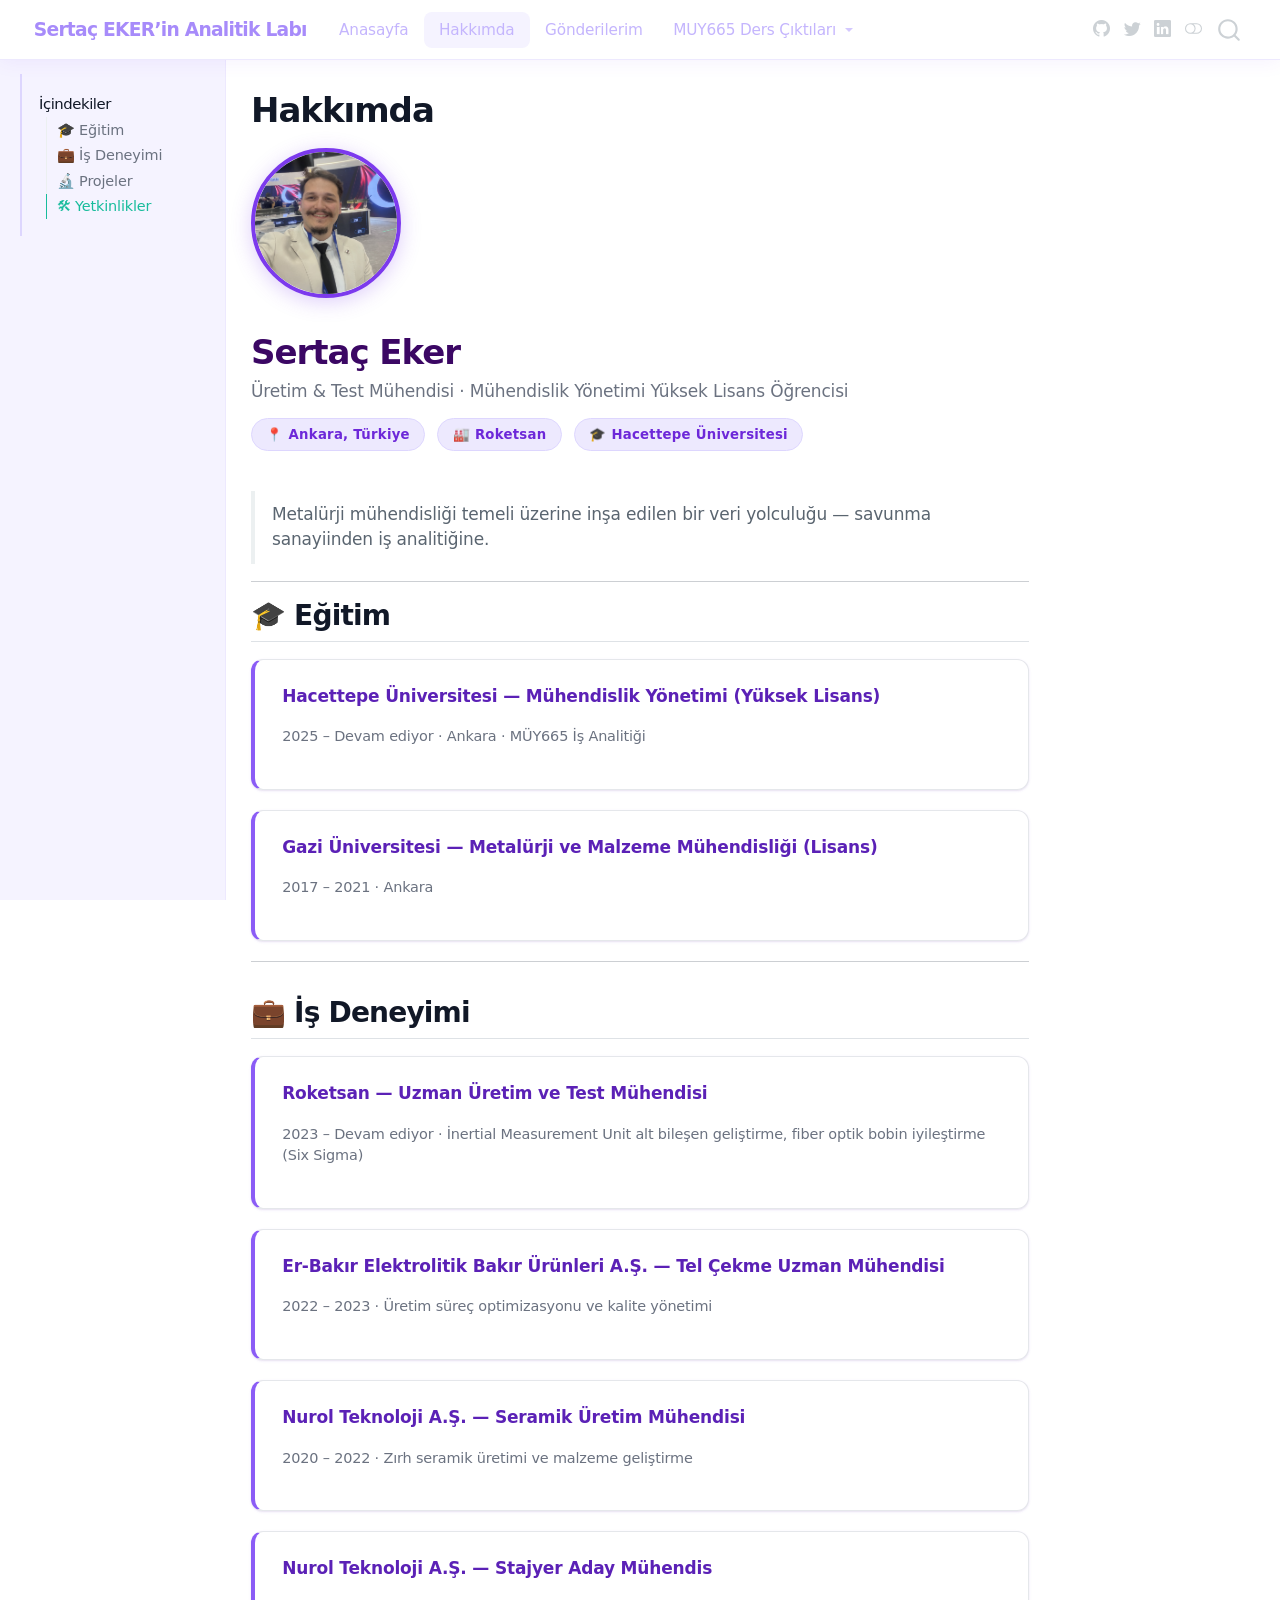
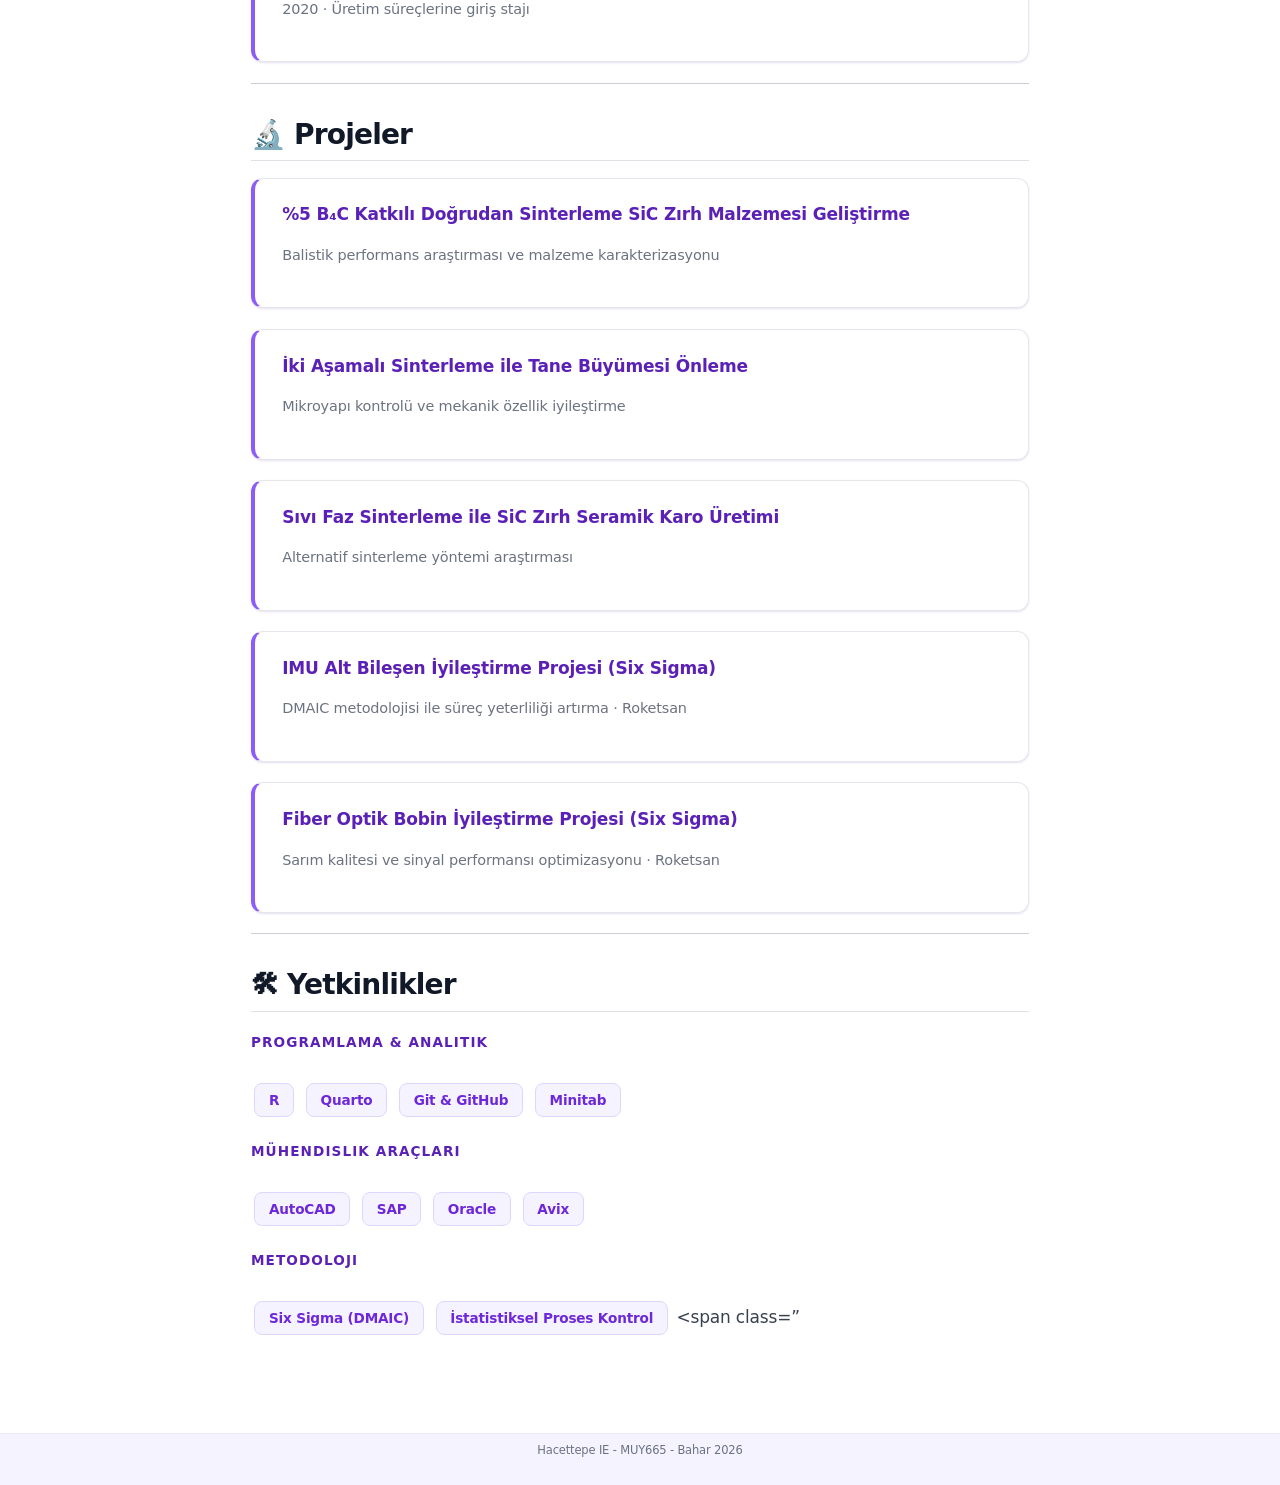
==== docs/about.html @ 3d368d27 "docs guncellendi" ====
<!DOCTYPE html>
<html xmlns="http://www.w3.org/1999/xhtml" lang="en" xml:lang="en"><head>

<meta charset="utf-8">
<meta name="generator" content="quarto-1.8.25">

<meta name="viewport" content="width=device-width, initial-scale=1.0, user-scalable=yes">


<title>Hakkımda – Sertaç EKER’in Analitik Labı</title>
<style>
code{white-space: pre-wrap;}
span.smallcaps{font-variant: small-caps;}
div.columns{display: flex; gap: min(4vw, 1.5em);}
div.column{flex: auto; overflow-x: auto;}
div.hanging-indent{margin-left: 1.5em; text-indent: -1.5em;}
ul.task-list{list-style: none;}
ul.task-list li input[type="checkbox"] {
  width: 0.8em;
  margin: 0 0.8em 0.2em -1em; /* quarto-specific, see https://github.com/quarto-dev/quarto-cli/issues/4556 */ 
  vertical-align: middle;
}
</style>


<script src="site_libs/quarto-nav/quarto-nav.js"></script>
<script src="site_libs/quarto-nav/headroom.min.js"></script>
<script src="site_libs/clipboard/clipboard.min.js"></script>
<script src="site_libs/quarto-search/autocomplete.umd.js"></script>
<script src="site_libs/quarto-search/fuse.min.js"></script>
<script src="site_libs/quarto-search/quarto-search.js"></script>
<meta name="quarto:offset" content="./">
<script src="site_libs/quarto-html/quarto.js" type="module"></script>
<script src="site_libs/quarto-html/tabsets/tabsets.js" type="module"></script>
<script src="site_libs/quarto-html/axe/axe-check.js" type="module"></script>
<script src="site_libs/quarto-html/popper.min.js"></script>
<script src="site_libs/quarto-html/tippy.umd.min.js"></script>
<script src="site_libs/quarto-html/anchor.min.js"></script>
<link href="site_libs/quarto-html/tippy.css" rel="stylesheet">
<link href="site_libs/quarto-html/quarto-syntax-highlighting-bb1cd4028f63a369ab283e072cb7d572.css" rel="stylesheet" class="quarto-color-scheme" id="quarto-text-highlighting-styles">
<link href="site_libs/quarto-html/quarto-syntax-highlighting-dark-54c8f25464f32f8783bd446cee98020d.css" rel="stylesheet" class="quarto-color-scheme quarto-color-alternate" id="quarto-text-highlighting-styles">
<link href="site_libs/quarto-html/quarto-syntax-highlighting-bb1cd4028f63a369ab283e072cb7d572.css" rel="stylesheet" class="quarto-color-scheme-extra" id="quarto-text-highlighting-styles">
<script src="site_libs/bootstrap/bootstrap.min.js"></script>
<link href="site_libs/bootstrap/bootstrap-icons.css" rel="stylesheet">
<link href="site_libs/bootstrap/bootstrap-ce8c01c4a439c73d8f1d0ce49154164b.min.css" rel="stylesheet" append-hash="true" class="quarto-color-scheme" id="quarto-bootstrap" data-mode="light">
<link href="site_libs/bootstrap/bootstrap-dark-360bab8434b46be693e965bde7988891.min.css" rel="stylesheet" append-hash="true" class="quarto-color-scheme quarto-color-alternate" id="quarto-bootstrap" data-mode="dark">
<link href="site_libs/bootstrap/bootstrap-ce8c01c4a439c73d8f1d0ce49154164b.min.css" rel="stylesheet" append-hash="true" class="quarto-color-scheme-extra" id="quarto-bootstrap" data-mode="light">
<script id="quarto-search-options" type="application/json">{
  "location": "navbar",
  "copy-button": false,
  "collapse-after": 3,
  "panel-placement": "end",
  "type": "overlay",
  "limit": 50,
  "keyboard-shortcut": [
    "f",
    "/",
    "s"
  ],
  "show-item-context": false,
  "language": {
    "search-no-results-text": "No results",
    "search-matching-documents-text": "matching documents",
    "search-copy-link-title": "Copy link to search",
    "search-hide-matches-text": "Hide additional matches",
    "search-more-match-text": "more match in this document",
    "search-more-matches-text": "more matches in this document",
    "search-clear-button-title": "Clear",
    "search-text-placeholder": "",
    "search-detached-cancel-button-title": "Cancel",
    "search-submit-button-title": "Submit",
    "search-label": "Search"
  }
}</script>
<style>html{ scroll-behavior: smooth; }</style>


<link rel="stylesheet" href="styles.css">
</head>

<body class="docked nav-fixed quarto-light"><script id="quarto-html-before-body" type="application/javascript">
    const toggleBodyColorMode = (bsSheetEl) => {
      const mode = bsSheetEl.getAttribute("data-mode");
      const bodyEl = window.document.querySelector("body");
      if (mode === "dark") {
        bodyEl.classList.add("quarto-dark");
        bodyEl.classList.remove("quarto-light");
      } else {
        bodyEl.classList.add("quarto-light");
        bodyEl.classList.remove("quarto-dark");
      }
    }
    const toggleBodyColorPrimary = () => {
      const bsSheetEl = window.document.querySelector("link#quarto-bootstrap:not([rel=disabled-stylesheet])");
      if (bsSheetEl) {
        toggleBodyColorMode(bsSheetEl);
      }
    }
    const setColorSchemeToggle = (alternate) => {
      const toggles = window.document.querySelectorAll('.quarto-color-scheme-toggle');
      for (let i=0; i < toggles.length; i++) {
        const toggle = toggles[i];
        if (toggle) {
          if (alternate) {
            toggle.classList.add("alternate");
          } else {
            toggle.classList.remove("alternate");
          }
        }
      }
    };
    const toggleColorMode = (alternate) => {
      // Switch the stylesheets
      const primaryStylesheets = window.document.querySelectorAll('link.quarto-color-scheme:not(.quarto-color-alternate)');
      const alternateStylesheets = window.document.querySelectorAll('link.quarto-color-scheme.quarto-color-alternate');
      manageTransitions('#quarto-margin-sidebar .nav-link', false);
      if (alternate) {
        // note: dark is layered on light, we don't disable primary!
        enableStylesheet(alternateStylesheets);
        for (const sheetNode of alternateStylesheets) {
          if (sheetNode.id === "quarto-bootstrap") {
            toggleBodyColorMode(sheetNode);
          }
        }
      } else {
        disableStylesheet(alternateStylesheets);
        enableStylesheet(primaryStylesheets)
        toggleBodyColorPrimary();
      }
      manageTransitions('#quarto-margin-sidebar .nav-link', true);
      // Switch the toggles
      setColorSchemeToggle(alternate)
      // Hack to workaround the fact that safari doesn't
      // properly recolor the scrollbar when toggling (#1455)
      if (navigator.userAgent.indexOf('Safari') > 0 && navigator.userAgent.indexOf('Chrome') == -1) {
        manageTransitions("body", false);
        window.scrollTo(0, 1);
        setTimeout(() => {
          window.scrollTo(0, 0);
          manageTransitions("body", true);
        }, 40);
      }
    }
    const disableStylesheet = (stylesheets) => {
      for (let i=0; i < stylesheets.length; i++) {
        const stylesheet = stylesheets[i];
        stylesheet.rel = 'disabled-stylesheet';
      }
    }
    const enableStylesheet = (stylesheets) => {
      for (let i=0; i < stylesheets.length; i++) {
        const stylesheet = stylesheets[i];
        if(stylesheet.rel !== 'stylesheet') { // for Chrome, which will still FOUC without this check
          stylesheet.rel = 'stylesheet';
        }
      }
    }
    const manageTransitions = (selector, allowTransitions) => {
      const els = window.document.querySelectorAll(selector);
      for (let i=0; i < els.length; i++) {
        const el = els[i];
        if (allowTransitions) {
          el.classList.remove('notransition');
        } else {
          el.classList.add('notransition');
        }
      }
    }
    const isFileUrl = () => {
      return window.location.protocol === 'file:';
    }
    const hasAlternateSentinel = () => {
      let styleSentinel = getColorSchemeSentinel();
      if (styleSentinel !== null) {
        return styleSentinel === "alternate";
      } else {
        return false;
      }
    }
    const setStyleSentinel = (alternate) => {
      const value = alternate ? "alternate" : "default";
      if (!isFileUrl()) {
        window.localStorage.setItem("quarto-color-scheme", value);
      } else {
        localAlternateSentinel = value;
      }
    }
    const getColorSchemeSentinel = () => {
      if (!isFileUrl()) {
        const storageValue = window.localStorage.getItem("quarto-color-scheme");
        return storageValue != null ? storageValue : localAlternateSentinel;
      } else {
        return localAlternateSentinel;
      }
    }
    const toggleGiscusIfUsed = (isAlternate, darkModeDefault) => {
      const baseTheme = document.querySelector('#giscus-base-theme')?.value ?? 'light';
      const alternateTheme = document.querySelector('#giscus-alt-theme')?.value ?? 'dark';
      let newTheme = '';
      if(authorPrefersDark) {
        newTheme = isAlternate ? baseTheme : alternateTheme;
      } else {
        newTheme = isAlternate ? alternateTheme : baseTheme;
      }
      const changeGiscusTheme = () => {
        // From: https://github.com/giscus/giscus/issues/336
        const sendMessage = (message) => {
          const iframe = document.querySelector('iframe.giscus-frame');
          if (!iframe) return;
          iframe.contentWindow.postMessage({ giscus: message }, 'https://giscus.app');
        }
        sendMessage({
          setConfig: {
            theme: newTheme
          }
        });
      }
      const isGiscussLoaded = window.document.querySelector('iframe.giscus-frame') !== null;
      if (isGiscussLoaded) {
        changeGiscusTheme();
      }
    };
    const authorPrefersDark = false;
    const darkModeDefault = authorPrefersDark;
      document.querySelector('link#quarto-text-highlighting-styles.quarto-color-scheme-extra').rel = 'disabled-stylesheet';
      document.querySelector('link#quarto-bootstrap.quarto-color-scheme-extra').rel = 'disabled-stylesheet';
    let localAlternateSentinel = darkModeDefault ? 'alternate' : 'default';
    // Dark / light mode switch
    window.quartoToggleColorScheme = () => {
      // Read the current dark / light value
      let toAlternate = !hasAlternateSentinel();
      toggleColorMode(toAlternate);
      setStyleSentinel(toAlternate);
      toggleGiscusIfUsed(toAlternate, darkModeDefault);
      window.dispatchEvent(new Event('resize'));
    };
    // Switch to dark mode if need be
    if (hasAlternateSentinel()) {
      toggleColorMode(true);
    } else {
      toggleColorMode(false);
    }
  </script>

<div id="quarto-search-results"></div>
  <header id="quarto-header" class="headroom fixed-top">
    <nav class="navbar navbar-expand-lg " data-bs-theme="dark">
      <div class="navbar-container container-fluid">
      <div class="navbar-brand-container mx-auto">
    <a href="./index.html" class="navbar-brand navbar-brand-logo">
    </a>
    <a class="navbar-brand" href="./index.html">
    <span class="navbar-title">Sertaç EKER’in Analitik Labı</span>
    </a>
  </div>
            <div id="quarto-search" class="" title="Search"></div>
          <button class="navbar-toggler" type="button" data-bs-toggle="collapse" data-bs-target="#navbarCollapse" aria-controls="navbarCollapse" role="menu" aria-expanded="false" aria-label="Toggle navigation" onclick="if (window.quartoToggleHeadroom) { window.quartoToggleHeadroom(); }">
  <span class="navbar-toggler-icon"></span>
</button>
          <div class="collapse navbar-collapse" id="navbarCollapse">
            <ul class="navbar-nav navbar-nav-scroll me-auto">
  <li class="nav-item">
    <a class="nav-link" href="./index.html"> 
<span class="menu-text">Anasayfa</span></a>
  </li>  
  <li class="nav-item">
    <a class="nav-link active" href="./about.html" aria-current="page"> 
<span class="menu-text">Hakkımda</span></a>
  </li>  
  <li class="nav-item">
    <a class="nav-link" href="./posts.html"> 
<span class="menu-text">Gönderilerim</span></a>
  </li>  
  <li class="nav-item dropdown ">
    <a class="nav-link dropdown-toggle" href="#" id="nav-menu-muy665-ders-çıktıları" role="link" data-bs-toggle="dropdown" aria-expanded="false">
 <span class="menu-text">MUY665 Ders Çıktıları</span>
    </a>
    <ul class="dropdown-menu" aria-labelledby="nav-menu-muy665-ders-çıktıları">    
        <li>
    <a class="dropdown-item" href="./portfolyo.html">
 <span class="dropdown-text">Ödevler</span></a>
  </li>  
        <li>
    <a class="dropdown-item" href="./proje.html">
 <span class="dropdown-text">Proje</span></a>
  </li>  
    </ul>
  </li>
</ul>
          </div> <!-- /navcollapse -->
            <div class="quarto-navbar-tools tools-wide">
    <a href="https://github.com/sertaceker26" title="" class="quarto-navigation-tool px-1" aria-label=""><i class="bi bi-github"></i></a>
    <a href="https://twitter.com" title="" class="quarto-navigation-tool px-1" aria-label=""><i class="bi bi-twitter"></i></a>
    <a href="https://www.linkedin.com/in/sertaceker1998/" title="" class="quarto-navigation-tool px-1" aria-label=""><i class="bi bi-linkedin"></i></a>
  <a href="" class="quarto-color-scheme-toggle quarto-navigation-tool  px-1" onclick="window.quartoToggleColorScheme(); return false;" title="Toggle dark mode"><i class="bi"></i></a>
</div>
      </div> <!-- /container-fluid -->
    </nav>
</header>
<!-- content -->
<div id="quarto-content" class="quarto-container page-columns page-rows-contents page-layout-article page-navbar">
<!-- sidebar -->
  <nav id="quarto-sidebar" class="sidebar collapse collapse-horizontal quarto-sidebar-collapse-item sidebar-navigation docked overflow-auto">
    <nav id="TOC" role="doc-toc" class="toc-active">
    <h2 id="toc-title">İçindekiler</h2>
   
  <ul>
  <li><a href="#eğitim" id="toc-eğitim" class="nav-link active" data-scroll-target="#eğitim">🎓 Eğitim</a></li>
  <li><a href="#iş-deneyimi" id="toc-iş-deneyimi" class="nav-link" data-scroll-target="#iş-deneyimi">💼 İş Deneyimi</a></li>
  <li><a href="#projeler" id="toc-projeler" class="nav-link" data-scroll-target="#projeler">🔬 Projeler</a></li>
  <li><a href="#yetkinlikler" id="toc-yetkinlikler" class="nav-link" data-scroll-target="#yetkinlikler">🛠 Yetkinlikler</a></li>
  </ul>
</nav>
</nav>
<div id="quarto-sidebar-glass" class="quarto-sidebar-collapse-item" data-bs-toggle="collapse" data-bs-target=".quarto-sidebar-collapse-item"></div>
<!-- margin-sidebar -->
    <div id="quarto-margin-sidebar" class="sidebar margin-sidebar zindex-bottom">
    </div>
<!-- main -->
<main class="content" id="quarto-document-content">


<header id="title-block-header" class="quarto-title-block default">
<div class="quarto-title">
<h1 class="title">Hakkımda</h1>
</div>



<div class="quarto-title-meta">

    
  
    
  </div>
  


</header>


<div style="display:flex; align-items:center; gap:2rem; flex-wrap:wrap; margin-bottom:2rem;">
  <img src="images/IMG_3559.jpg" style="width:150px; height:150px; object-fit:cover; border-radius:50%;
              border:4px solid #7c3aed; box-shadow:0 4px 20px rgba(124,58,237,.25);">
  <div>
    <h1 style="margin:0; font-size:2rem; font-weight:800; color:#3b0764;">Sertaç Eker</h1>
    <p style="margin:.4rem 0 .8rem; color:#6b7280; font-size:1rem;">
      Üretim &amp; Test Mühendisi · Mühendislik Yönetimi Yüksek Lisans Öğrencisi
    </p>
    <span class="hero-badge">📍 Ankara, Türkiye</span>
    <span class="hero-badge">🏭 Roketsan</span>
    <span class="hero-badge">🎓 Hacettepe Üniversitesi</span>
  </div>
</div>
<blockquote class="blockquote">
<p>Metalürji mühendisliği temeli üzerine inşa edilen bir veri yolculuğu — savunma sanayiinden iş analitiğine.</p>
</blockquote>
<hr>
<section id="eğitim" class="level2">
<h2 class="anchored" data-anchor-id="eğitim">🎓 Eğitim</h2>
<div class="info-card">
<div class="info-card-title">
<p>Hacettepe Üniversitesi — Mühendislik Yönetimi (Yüksek Lisans)</p>
</div>
<div class="info-card-sub">
<p>2025 – Devam ediyor · Ankara · MÜY665 İş Analitiği</p>
</div>
</div>
<div class="info-card">
<div class="info-card-title">
<p>Gazi Üniversitesi — Metalürji ve Malzeme Mühendisliği (Lisans)</p>
</div>
<div class="info-card-sub">
<p>2017 – 2021 · Ankara</p>
</div>
</div>
<hr>
</section>
<section id="iş-deneyimi" class="level2">
<h2 class="anchored" data-anchor-id="iş-deneyimi">💼 İş Deneyimi</h2>
<div class="info-card">
<div class="info-card-title">
<p>Roketsan — Uzman Üretim ve Test Mühendisi</p>
</div>
<div class="info-card-sub">
<p>2023 – Devam ediyor · İnertial Measurement Unit alt bileşen geliştirme, fiber optik bobin iyileştirme (Six Sigma)</p>
</div>
</div>
<div class="info-card">
<div class="info-card-title">
<p>Er-Bakır Elektrolitik Bakır Ürünleri A.Ş. — Tel Çekme Uzman Mühendisi</p>
</div>
<div class="info-card-sub">
<p>2022 – 2023 · Üretim süreç optimizasyonu ve kalite yönetimi</p>
</div>
</div>
<div class="info-card">
<div class="info-card-title">
<p>Nurol Teknoloji A.Ş. — Seramik Üretim Mühendisi</p>
</div>
<div class="info-card-sub">
<p>2020 – 2022 · Zırh seramik üretimi ve malzeme geliştirme</p>
</div>
</div>
<div class="info-card">
<div class="info-card-title">
<p>Nurol Teknoloji A.Ş. — Stajyer Aday Mühendis</p>
</div>
<div class="info-card-sub">
<p>2020 · Üretim süreçlerine giriş stajı</p>
</div>
</div>
<hr>
</section>
<section id="projeler" class="level2">
<h2 class="anchored" data-anchor-id="projeler">🔬 Projeler</h2>
<div class="info-card">
<div class="info-card-title">
<p>%5 B₄C Katkılı Doğrudan Sinterleme SiC Zırh Malzemesi Geliştirme</p>
</div>
<div class="info-card-sub">
<p>Balistik performans araştırması ve malzeme karakterizasyonu</p>
</div>
</div>
<div class="info-card">
<div class="info-card-title">
<p>İki Aşamalı Sinterleme ile Tane Büyümesi Önleme</p>
</div>
<div class="info-card-sub">
<p>Mikroyapı kontrolü ve mekanik özellik iyileştirme</p>
</div>
</div>
<div class="info-card">
<div class="info-card-title">
<p>Sıvı Faz Sinterleme ile SiC Zırh Seramik Karo Üretimi</p>
</div>
<div class="info-card-sub">
<p>Alternatif sinterleme yöntemi araştırması</p>
</div>
</div>
<div class="info-card">
<div class="info-card-title">
<p>IMU Alt Bileşen İyileştirme Projesi (Six Sigma)</p>
</div>
<div class="info-card-sub">
<p>DMAIC metodolojisi ile süreç yeterliliği artırma · Roketsan</p>
</div>
</div>
<div class="info-card">
<div class="info-card-title">
<p>Fiber Optik Bobin İyileştirme Projesi (Six Sigma)</p>
</div>
<div class="info-card-sub">
<p>Sarım kalitesi ve sinyal performansı optimizasyonu · Roketsan</p>
</div>
</div>
<hr>
</section>
<section id="yetkinlikler" class="level2">
<h2 class="anchored" data-anchor-id="yetkinlikler">🛠 Yetkinlikler</h2>
<div style="margin: 1rem 0;">
<p><strong style="color:#5b21b6; font-size:0.8rem; text-transform:uppercase; letter-spacing:.08em;"> Programlama &amp; Analitik </strong><br><br> <span class="skill-tag">R</span> <span class="skill-tag">Quarto</span> <span class="skill-tag">Git &amp; GitHub</span> <span class="skill-tag">Minitab</span></p>
</div>
<div style="margin: 1rem 0;">
<p><strong style="color:#5b21b6; font-size:0.8rem; text-transform:uppercase; letter-spacing:.08em;"> Mühendislik Araçları </strong><br><br> <span class="skill-tag">AutoCAD</span> <span class="skill-tag">SAP</span> <span class="skill-tag">Oracle</span> <span class="skill-tag">Avix</span></p>
</div>
<div style="margin: 1rem 0;">
<p><strong style="color:#5b21b6; font-size:0.8rem; text-transform:uppercase; letter-spacing:.08em;"> Metodoloji </strong><br><br> <span class="skill-tag">Six Sigma (DMAIC)</span> <span class="skill-tag">İstatistiksel Proses Kontrol</span> &lt;span class=”</p>


</div>
</section>

<a onclick="window.scrollTo(0, 0); return false;" role="button" id="quarto-back-to-top"><i class="bi bi-arrow-up"></i> Back to top</a></main> <!-- /main -->
<script id="quarto-html-after-body" type="application/javascript">
  window.document.addEventListener("DOMContentLoaded", function (event) {
    // Ensure there is a toggle, if there isn't float one in the top right
    if (window.document.querySelector('.quarto-color-scheme-toggle') === null) {
      const a = window.document.createElement('a');
      a.classList.add('top-right');
      a.classList.add('quarto-color-scheme-toggle');
      a.href = "";
      a.onclick = function() { try { window.quartoToggleColorScheme(); } catch {} return false; };
      const i = window.document.createElement("i");
      i.classList.add('bi');
      a.appendChild(i);
      window.document.body.appendChild(a);
    }
    setColorSchemeToggle(hasAlternateSentinel())
    const icon = "";
    const anchorJS = new window.AnchorJS();
    anchorJS.options = {
      placement: 'right',
      icon: icon
    };
    anchorJS.add('.anchored');
    const isCodeAnnotation = (el) => {
      for (const clz of el.classList) {
        if (clz.startsWith('code-annotation-')) {                     
          return true;
        }
      }
      return false;
    }
    const onCopySuccess = function(e) {
      // button target
      const button = e.trigger;
      // don't keep focus
      button.blur();
      // flash "checked"
      button.classList.add('code-copy-button-checked');
      var currentTitle = button.getAttribute("title");
      button.setAttribute("title", "Copied!");
      let tooltip;
      if (window.bootstrap) {
        button.setAttribute("data-bs-toggle", "tooltip");
        button.setAttribute("data-bs-placement", "left");
        button.setAttribute("data-bs-title", "Copied!");
        tooltip = new bootstrap.Tooltip(button, 
          { trigger: "manual", 
            customClass: "code-copy-button-tooltip",
            offset: [0, -8]});
        tooltip.show();    
      }
      setTimeout(function() {
        if (tooltip) {
          tooltip.hide();
          button.removeAttribute("data-bs-title");
          button.removeAttribute("data-bs-toggle");
          button.removeAttribute("data-bs-placement");
        }
        button.setAttribute("title", currentTitle);
        button.classList.remove('code-copy-button-checked');
      }, 1000);
      // clear code selection
      e.clearSelection();
    }
    const getTextToCopy = function(trigger) {
      const outerScaffold = trigger.parentElement.cloneNode(true);
      const codeEl = outerScaffold.querySelector('code');
      for (const childEl of codeEl.children) {
        if (isCodeAnnotation(childEl)) {
          childEl.remove();
        }
      }
      return codeEl.innerText;
    }
    const clipboard = new window.ClipboardJS('.code-copy-button:not([data-in-quarto-modal])', {
      text: getTextToCopy
    });
    clipboard.on('success', onCopySuccess);
    if (window.document.getElementById('quarto-embedded-source-code-modal')) {
      const clipboardModal = new window.ClipboardJS('.code-copy-button[data-in-quarto-modal]', {
        text: getTextToCopy,
        container: window.document.getElementById('quarto-embedded-source-code-modal')
      });
      clipboardModal.on('success', onCopySuccess);
    }
      var localhostRegex = new RegExp(/^(?:http|https):\/\/localhost\:?[0-9]*\//);
      var mailtoRegex = new RegExp(/^mailto:/);
        var filterRegex = new RegExp('/' + window.location.host + '/');
      var isInternal = (href) => {
          return filterRegex.test(href) || localhostRegex.test(href) || mailtoRegex.test(href);
      }
      // Inspect non-navigation links and adorn them if external
     var links = window.document.querySelectorAll('a[href]:not(.nav-link):not(.navbar-brand):not(.toc-action):not(.sidebar-link):not(.sidebar-item-toggle):not(.pagination-link):not(.no-external):not([aria-hidden]):not(.dropdown-item):not(.quarto-navigation-tool):not(.about-link)');
      for (var i=0; i<links.length; i++) {
        const link = links[i];
        if (!isInternal(link.href)) {
          // undo the damage that might have been done by quarto-nav.js in the case of
          // links that we want to consider external
          if (link.dataset.originalHref !== undefined) {
            link.href = link.dataset.originalHref;
          }
        }
      }
    function tippyHover(el, contentFn, onTriggerFn, onUntriggerFn) {
      const config = {
        allowHTML: true,
        maxWidth: 500,
        delay: 100,
        arrow: false,
        appendTo: function(el) {
            return el.parentElement;
        },
        interactive: true,
        interactiveBorder: 10,
        theme: 'quarto',
        placement: 'bottom-start',
      };
      if (contentFn) {
        config.content = contentFn;
      }
      if (onTriggerFn) {
        config.onTrigger = onTriggerFn;
      }
      if (onUntriggerFn) {
        config.onUntrigger = onUntriggerFn;
      }
      window.tippy(el, config); 
    }
    const noterefs = window.document.querySelectorAll('a[role="doc-noteref"]');
    for (var i=0; i<noterefs.length; i++) {
      const ref = noterefs[i];
      tippyHover(ref, function() {
        // use id or data attribute instead here
        let href = ref.getAttribute('data-footnote-href') || ref.getAttribute('href');
        try { href = new URL(href).hash; } catch {}
        const id = href.replace(/^#\/?/, "");
        const note = window.document.getElementById(id);
        if (note) {
          return note.innerHTML;
        } else {
          return "";
        }
      });
    }
    const xrefs = window.document.querySelectorAll('a.quarto-xref');
    const processXRef = (id, note) => {
      // Strip column container classes
      const stripColumnClz = (el) => {
        el.classList.remove("page-full", "page-columns");
        if (el.children) {
          for (const child of el.children) {
            stripColumnClz(child);
          }
        }
      }
      stripColumnClz(note)
      if (id === null || id.startsWith('sec-')) {
        // Special case sections, only their first couple elements
        const container = document.createElement("div");
        if (note.children && note.children.length > 2) {
          container.appendChild(note.children[0].cloneNode(true));
          for (let i = 1; i < note.children.length; i++) {
            const child = note.children[i];
            if (child.tagName === "P" && child.innerText === "") {
              continue;
            } else {
              container.appendChild(child.cloneNode(true));
              break;
            }
          }
          if (window.Quarto?.typesetMath) {
            window.Quarto.typesetMath(container);
          }
          return container.innerHTML
        } else {
          if (window.Quarto?.typesetMath) {
            window.Quarto.typesetMath(note);
          }
          return note.innerHTML;
        }
      } else {
        // Remove any anchor links if they are present
        const anchorLink = note.querySelector('a.anchorjs-link');
        if (anchorLink) {
          anchorLink.remove();
        }
        if (window.Quarto?.typesetMath) {
          window.Quarto.typesetMath(note);
        }
        if (note.classList.contains("callout")) {
          return note.outerHTML;
        } else {
          return note.innerHTML;
        }
      }
    }
    for (var i=0; i<xrefs.length; i++) {
      const xref = xrefs[i];
      tippyHover(xref, undefined, function(instance) {
        instance.disable();
        let url = xref.getAttribute('href');
        let hash = undefined; 
        if (url.startsWith('#')) {
          hash = url;
        } else {
          try { hash = new URL(url).hash; } catch {}
        }
        if (hash) {
          const id = hash.replace(/^#\/?/, "");
          const note = window.document.getElementById(id);
          if (note !== null) {
            try {
              const html = processXRef(id, note.cloneNode(true));
              instance.setContent(html);
            } finally {
              instance.enable();
              instance.show();
            }
          } else {
            // See if we can fetch this
            fetch(url.split('#')[0])
            .then(res => res.text())
            .then(html => {
              const parser = new DOMParser();
              const htmlDoc = parser.parseFromString(html, "text/html");
              const note = htmlDoc.getElementById(id);
              if (note !== null) {
                const html = processXRef(id, note);
                instance.setContent(html);
              } 
            }).finally(() => {
              instance.enable();
              instance.show();
            });
          }
        } else {
          // See if we can fetch a full url (with no hash to target)
          // This is a special case and we should probably do some content thinning / targeting
          fetch(url)
          .then(res => res.text())
          .then(html => {
            const parser = new DOMParser();
            const htmlDoc = parser.parseFromString(html, "text/html");
            const note = htmlDoc.querySelector('main.content');
            if (note !== null) {
              // This should only happen for chapter cross references
              // (since there is no id in the URL)
              // remove the first header
              if (note.children.length > 0 && note.children[0].tagName === "HEADER") {
                note.children[0].remove();
              }
              const html = processXRef(null, note);
              instance.setContent(html);
            } 
          }).finally(() => {
            instance.enable();
            instance.show();
          });
        }
      }, function(instance) {
      });
    }
        let selectedAnnoteEl;
        const selectorForAnnotation = ( cell, annotation) => {
          let cellAttr = 'data-code-cell="' + cell + '"';
          let lineAttr = 'data-code-annotation="' +  annotation + '"';
          const selector = 'span[' + cellAttr + '][' + lineAttr + ']';
          return selector;
        }
        const selectCodeLines = (annoteEl) => {
          const doc = window.document;
          const targetCell = annoteEl.getAttribute("data-target-cell");
          const targetAnnotation = annoteEl.getAttribute("data-target-annotation");
          const annoteSpan = window.document.querySelector(selectorForAnnotation(targetCell, targetAnnotation));
          const lines = annoteSpan.getAttribute("data-code-lines").split(",");
          const lineIds = lines.map((line) => {
            return targetCell + "-" + line;
          })
          let top = null;
          let height = null;
          let parent = null;
          if (lineIds.length > 0) {
              //compute the position of the single el (top and bottom and make a div)
              const el = window.document.getElementById(lineIds[0]);
              top = el.offsetTop;
              height = el.offsetHeight;
              parent = el.parentElement.parentElement;
            if (lineIds.length > 1) {
              const lastEl = window.document.getElementById(lineIds[lineIds.length - 1]);
              const bottom = lastEl.offsetTop + lastEl.offsetHeight;
              height = bottom - top;
            }
            if (top !== null && height !== null && parent !== null) {
              // cook up a div (if necessary) and position it 
              let div = window.document.getElementById("code-annotation-line-highlight");
              if (div === null) {
                div = window.document.createElement("div");
                div.setAttribute("id", "code-annotation-line-highlight");
                div.style.position = 'absolute';
                parent.appendChild(div);
              }
              div.style.top = top - 2 + "px";
              div.style.height = height + 4 + "px";
              div.style.left = 0;
              let gutterDiv = window.document.getElementById("code-annotation-line-highlight-gutter");
              if (gutterDiv === null) {
                gutterDiv = window.document.createElement("div");
                gutterDiv.setAttribute("id", "code-annotation-line-highlight-gutter");
                gutterDiv.style.position = 'absolute';
                const codeCell = window.document.getElementById(targetCell);
                const gutter = codeCell.querySelector('.code-annotation-gutter');
                gutter.appendChild(gutterDiv);
              }
              gutterDiv.style.top = top - 2 + "px";
              gutterDiv.style.height = height + 4 + "px";
            }
            selectedAnnoteEl = annoteEl;
          }
        };
        const unselectCodeLines = () => {
          const elementsIds = ["code-annotation-line-highlight", "code-annotation-line-highlight-gutter"];
          elementsIds.forEach((elId) => {
            const div = window.document.getElementById(elId);
            if (div) {
              div.remove();
            }
          });
          selectedAnnoteEl = undefined;
        };
          // Handle positioning of the toggle
      window.addEventListener(
        "resize",
        throttle(() => {
          elRect = undefined;
          if (selectedAnnoteEl) {
            selectCodeLines(selectedAnnoteEl);
          }
        }, 10)
      );
      function throttle(fn, ms) {
      let throttle = false;
      let timer;
        return (...args) => {
          if(!throttle) { // first call gets through
              fn.apply(this, args);
              throttle = true;
          } else { // all the others get throttled
              if(timer) clearTimeout(timer); // cancel #2
              timer = setTimeout(() => {
                fn.apply(this, args);
                timer = throttle = false;
              }, ms);
          }
        };
      }
        // Attach click handler to the DT
        const annoteDls = window.document.querySelectorAll('dt[data-target-cell]');
        for (const annoteDlNode of annoteDls) {
          annoteDlNode.addEventListener('click', (event) => {
            const clickedEl = event.target;
            if (clickedEl !== selectedAnnoteEl) {
              unselectCodeLines();
              const activeEl = window.document.querySelector('dt[data-target-cell].code-annotation-active');
              if (activeEl) {
                activeEl.classList.remove('code-annotation-active');
              }
              selectCodeLines(clickedEl);
              clickedEl.classList.add('code-annotation-active');
            } else {
              // Unselect the line
              unselectCodeLines();
              clickedEl.classList.remove('code-annotation-active');
            }
          });
        }
    const findCites = (el) => {
      const parentEl = el.parentElement;
      if (parentEl) {
        const cites = parentEl.dataset.cites;
        if (cites) {
          return {
            el,
            cites: cites.split(' ')
          };
        } else {
          return findCites(el.parentElement)
        }
      } else {
        return undefined;
      }
    };
    var bibliorefs = window.document.querySelectorAll('a[role="doc-biblioref"]');
    for (var i=0; i<bibliorefs.length; i++) {
      const ref = bibliorefs[i];
      const citeInfo = findCites(ref);
      if (citeInfo) {
        tippyHover(citeInfo.el, function() {
          var popup = window.document.createElement('div');
          citeInfo.cites.forEach(function(cite) {
            var citeDiv = window.document.createElement('div');
            citeDiv.classList.add('hanging-indent');
            citeDiv.classList.add('csl-entry');
            var biblioDiv = window.document.getElementById('ref-' + cite);
            if (biblioDiv) {
              citeDiv.innerHTML = biblioDiv.innerHTML;
            }
            popup.appendChild(citeDiv);
          });
          return popup.innerHTML;
        });
      }
    }
  });
  </script>
</div> <!-- /content -->
<footer class="footer">
  <div class="nav-footer">
    <div class="nav-footer-left">
      &nbsp;
    </div>   
    <div class="nav-footer-center">
<p>Hacettepe IE - MUY665 - Bahar 2026</p>
</div>
    <div class="nav-footer-right">
      &nbsp;
    </div>
  </div>
</footer>




<script src="site_libs/quarto-html/zenscroll-min.js"></script>
</body></html>
---- docs/site_libs/quarto-html/quarto-syntax-highlighting-bb1cd4028f63a369ab283e072cb7d572.css ----
/* quarto syntax highlight colors */
:root {
  --quarto-hl-ot-color: #d91e18;
  --quarto-hl-at-color: #a55a00;
  --quarto-hl-ss-color: #008000;
  --quarto-hl-an-color: #696969;
  --quarto-hl-fu-color: #06287e;
  --quarto-hl-st-color: #008000;
  --quarto-hl-cf-color: #d91e18;
  --quarto-hl-op-color: #00769e;
  --quarto-hl-er-color: #7928a1;
  --quarto-hl-bn-color: #7928a1;
  --quarto-hl-al-color: #7928a1;
  --quarto-hl-va-color: #a55a00;
  --quarto-hl-bu-color: inherit;
  --quarto-hl-ex-color: inherit;
  --quarto-hl-pp-color: #7928a1;
  --quarto-hl-in-color: #696969;
  --quarto-hl-vs-color: #008000;
  --quarto-hl-wa-color: #696969;
  --quarto-hl-do-color: #696969;
  --quarto-hl-im-color: inherit;
  --quarto-hl-ch-color: #008000;
  --quarto-hl-dt-color: #7928a1;
  --quarto-hl-fl-color: #a55a00;
  --quarto-hl-co-color: #696969;
  --quarto-hl-cv-color: #696969;
  --quarto-hl-cn-color: #d91e18;
  --quarto-hl-sc-color: #00769e;
  --quarto-hl-dv-color: #7928a1;
  --quarto-hl-kw-color: #d91e18;
}

/* other quarto variables */
:root {
  --quarto-font-monospace: SFMono-Regular, Menlo, Monaco, Consolas, "Liberation Mono", "Courier New", monospace;
}

/* syntax highlight based on Pandoc's rules */
pre > code.sourceCode > span {
  color: #545454;
}

code.sourceCode > span {
  color: #545454;
}

div.sourceCode,
div.sourceCode pre.sourceCode {
  color: #545454;
}

/* Normal */
code span {
  color: #545454;
}

/* Alert */
code span.al {
  color: #7928a1;
  font-style: inherit;
}

/* Annotation */
code span.an {
  color: #696969;
  font-style: inherit;
}

/* Attribute */
code span.at {
  color: #a55a00;
  font-style: inherit;
}

/* BaseN */
code span.bn {
  color: #7928a1;
  font-style: inherit;
}

/* BuiltIn */
code span.bu {
  font-style: inherit;
}

/* ControlFlow */
code span.cf {
  color: #d91e18;
  font-style: inherit;
}

/* Char */
code span.ch {
  color: #008000;
  font-style: inherit;
}

/* Constant */
code span.cn {
  color: #d91e18;
  font-style: inherit;
}

/* Comment */
code span.co {
  color: #696969;
  font-style: inherit;
}

/* CommentVar */
code span.cv {
  color: #696969;
  font-style: italic;
}

/* Documentation */
code span.do {
  color: #696969;
  font-style: italic;
}

/* DataType */
code span.dt {
  color: #7928a1;
  font-style: inherit;
}

/* DecVal */
code span.dv {
  color: #7928a1;
  font-style: inherit;
}

/* Error */
code span.er {
  color: #7928a1;
  font-style: inherit;
}

/* Extension */
code span.ex {
  font-style: inherit;
}

/* Float */
code span.fl {
  color: #a55a00;
  font-style: inherit;
}

/* Function */
code span.fu {
  color: #06287e;
  font-style: inherit;
}

/* Import */
code span.im {
  font-style: inherit;
}

/* Information */
code span.in {
  color: #696969;
  font-style: inherit;
}

/* Keyword */
code span.kw {
  color: #d91e18;
  font-style: inherit;
}

/* Operator */
code span.op {
  color: #00769e;
  font-style: inherit;
}

/* Other */
code span.ot {
  color: #d91e18;
  font-style: inherit;
}

/* Preprocessor */
code span.pp {
  color: #7928a1;
  font-style: inherit;
}

/* SpecialChar */
code span.sc {
  color: #00769e;
  font-style: inherit;
}

/* SpecialString */
code span.ss {
  color: #008000;
  font-style: inherit;
}

/* String */
code span.st {
  color: #008000;
  font-style: inherit;
}

/* Variable */
code span.va {
  color: #a55a00;
  font-style: inherit;
}

/* VerbatimString */
code span.vs {
  color: #008000;
  font-style: inherit;
}

/* Warning */
code span.wa {
  color: #696969;
  font-style: italic;
}

.prevent-inlining {
  content: "</";
}

/*# sourceMappingURL=2b596a1276db480805481030d4c127eb.css.map */
---- docs/site_libs/quarto-html/quarto-syntax-highlighting-dark-54c8f25464f32f8783bd446cee98020d.css ----
/* quarto syntax highlight colors */
:root {
  --quarto-hl-ot-color: #ffa07a;
  --quarto-hl-at-color: #ffd700;
  --quarto-hl-ss-color: #abe338;
  --quarto-hl-an-color: #d4d0ab;
  --quarto-hl-fu-color: #ffd700;
  --quarto-hl-st-color: #abe338;
  --quarto-hl-cf-color: #ffa07a;
  --quarto-hl-op-color: #00e0e0;
  --quarto-hl-er-color: #dcc6e0;
  --quarto-hl-bn-color: #dcc6e0;
  --quarto-hl-al-color: #dcc6e0;
  --quarto-hl-va-color: #f5ab35;
  --quarto-hl-bu-color: #f5ab35;
  --quarto-hl-ex-color: #ffd700;
  --quarto-hl-pp-color: #dcc6e0;
  --quarto-hl-in-color: #d4d0ab;
  --quarto-hl-vs-color: #abe338;
  --quarto-hl-wa-color: #d4d0ab;
  --quarto-hl-do-color: #d4d0ab;
  --quarto-hl-ch-color: #abe338;
  --quarto-hl-dt-color: #dcc6e0;
  --quarto-hl-fl-color: #f5ab35;
  --quarto-hl-co-color: #d4d0ab;
  --quarto-hl-cv-color: #d4d0ab;
  --quarto-hl-cn-color: #ffa07a;
  --quarto-hl-sc-color: #00e0e0;
  --quarto-hl-dv-color: #dcc6e0;
  --quarto-hl-kw-color: #ffa07a;
}

/* other quarto variables */
:root {
  --quarto-font-monospace: SFMono-Regular, Menlo, Monaco, Consolas, "Liberation Mono", "Courier New", monospace;
}

/* syntax highlight based on Pandoc's rules */
pre > code.sourceCode > span {
  color: #f8f8f2;
}

code.sourceCode > span {
  color: #f8f8f2;
}

div.sourceCode,
div.sourceCode pre.sourceCode {
  color: #f8f8f2;
}

/* Normal */
code span {
  color: #f8f8f2;
}

/* Alert */
code span.al {
  color: #dcc6e0;
  font-style: inherit;
}

/* Annotation */
code span.an {
  color: #d4d0ab;
  font-style: inherit;
}

/* Attribute */
code span.at {
  color: #ffd700;
  font-style: inherit;
}

/* BaseN */
code span.bn {
  color: #dcc6e0;
  font-style: inherit;
}

/* BuiltIn */
code span.bu {
  color: #f5ab35;
  font-style: inherit;
}

/* ControlFlow */
code span.cf {
  color: #ffa07a;
  font-style: inherit;
}

/* Char */
code span.ch {
  color: #abe338;
  font-style: inherit;
}

/* Constant */
code span.cn {
  color: #ffa07a;
  font-style: inherit;
}

/* Comment */
code span.co {
  color: #d4d0ab;
  font-style: inherit;
}

/* CommentVar */
code span.cv {
  color: #d4d0ab;
  font-style: italic;
}

/* Documentation */
code span.do {
  color: #d4d0ab;
  font-style: italic;
}

/* DataType */
code span.dt {
  color: #dcc6e0;
  font-style: inherit;
}

/* DecVal */
code span.dv {
  color: #dcc6e0;
  font-style: inherit;
}

/* Error */
code span.er {
  color: #dcc6e0;
  font-style: inherit;
}

/* Extension */
code span.ex {
  color: #ffd700;
  font-style: inherit;
}

/* Float */
code span.fl {
  color: #f5ab35;
  font-style: inherit;
}

/* Function */
code span.fu {
  color: #ffd700;
  font-style: inherit;
}

/* Import */
code span.im {
  font-style: inherit;
}

/* Information */
code span.in {
  color: #d4d0ab;
  font-style: inherit;
}

/* Keyword */
code span.kw {
  color: #ffa07a;
  font-style: inherit;
}

/* Operator */
code span.op {
  color: #00e0e0;
  font-style: inherit;
}

/* Other */
code span.ot {
  color: #ffa07a;
  font-style: inherit;
}

/* Preprocessor */
code span.pp {
  color: #dcc6e0;
  font-style: inherit;
}

/* SpecialChar */
code span.sc {
  color: #00e0e0;
  font-style: inherit;
}

/* SpecialString */
code span.ss {
  color: #abe338;
  font-style: inherit;
}

/* String */
code span.st {
  color: #abe338;
  font-style: inherit;
}

/* Variable */
code span.va {
  color: #f5ab35;
  font-style: inherit;
}

/* VerbatimString */
code span.vs {
  color: #abe338;
  font-style: inherit;
}

/* Warning */
code span.wa {
  color: #d4d0ab;
  font-style: italic;
}

.prevent-inlining {
  content: "</";
}

/*# sourceMappingURL=d9658a0602ce2764535c0661eb21ae66.css.map */
---- docs/site_libs/quarto-html/quarto-syntax-highlighting-bb1cd4028f63a369ab283e072cb7d572.css ----
/* quarto syntax highlight colors */
:root {
  --quarto-hl-ot-color: #d91e18;
  --quarto-hl-at-color: #a55a00;
  --quarto-hl-ss-color: #008000;
  --quarto-hl-an-color: #696969;
  --quarto-hl-fu-color: #06287e;
  --quarto-hl-st-color: #008000;
  --quarto-hl-cf-color: #d91e18;
  --quarto-hl-op-color: #00769e;
  --quarto-hl-er-color: #7928a1;
  --quarto-hl-bn-color: #7928a1;
  --quarto-hl-al-color: #7928a1;
  --quarto-hl-va-color: #a55a00;
  --quarto-hl-bu-color: inherit;
  --quarto-hl-ex-color: inherit;
  --quarto-hl-pp-color: #7928a1;
  --quarto-hl-in-color: #696969;
  --quarto-hl-vs-color: #008000;
  --quarto-hl-wa-color: #696969;
  --quarto-hl-do-color: #696969;
  --quarto-hl-im-color: inherit;
  --quarto-hl-ch-color: #008000;
  --quarto-hl-dt-color: #7928a1;
  --quarto-hl-fl-color: #a55a00;
  --quarto-hl-co-color: #696969;
  --quarto-hl-cv-color: #696969;
  --quarto-hl-cn-color: #d91e18;
  --quarto-hl-sc-color: #00769e;
  --quarto-hl-dv-color: #7928a1;
  --quarto-hl-kw-color: #d91e18;
}

/* other quarto variables */
:root {
  --quarto-font-monospace: SFMono-Regular, Menlo, Monaco, Consolas, "Liberation Mono", "Courier New", monospace;
}

/* syntax highlight based on Pandoc's rules */
pre > code.sourceCode > span {
  color: #545454;
}

code.sourceCode > span {
  color: #545454;
}

div.sourceCode,
div.sourceCode pre.sourceCode {
  color: #545454;
}

/* Normal */
code span {
  color: #545454;
}

/* Alert */
code span.al {
  color: #7928a1;
  font-style: inherit;
}

/* Annotation */
code span.an {
  color: #696969;
  font-style: inherit;
}

/* Attribute */
code span.at {
  color: #a55a00;
  font-style: inherit;
}

/* BaseN */
code span.bn {
  color: #7928a1;
  font-style: inherit;
}

/* BuiltIn */
code span.bu {
  font-style: inherit;
}

/* ControlFlow */
code span.cf {
  color: #d91e18;
  font-style: inherit;
}

/* Char */
code span.ch {
  color: #008000;
  font-style: inherit;
}

/* Constant */
code span.cn {
  color: #d91e18;
  font-style: inherit;
}

/* Comment */
code span.co {
  color: #696969;
  font-style: inherit;
}

/* CommentVar */
code span.cv {
  color: #696969;
  font-style: italic;
}

/* Documentation */
code span.do {
  color: #696969;
  font-style: italic;
}

/* DataType */
code span.dt {
  color: #7928a1;
  font-style: inherit;
}

/* DecVal */
code span.dv {
  color: #7928a1;
  font-style: inherit;
}

/* Error */
code span.er {
  color: #7928a1;
  font-style: inherit;
}

/* Extension */
code span.ex {
  font-style: inherit;
}

/* Float */
code span.fl {
  color: #a55a00;
  font-style: inherit;
}

/* Function */
code span.fu {
  color: #06287e;
  font-style: inherit;
}

/* Import */
code span.im {
  font-style: inherit;
}

/* Information */
code span.in {
  color: #696969;
  font-style: inherit;
}

/* Keyword */
code span.kw {
  color: #d91e18;
  font-style: inherit;
}

/* Operator */
code span.op {
  color: #00769e;
  font-style: inherit;
}

/* Other */
code span.ot {
  color: #d91e18;
  font-style: inherit;
}

/* Preprocessor */
code span.pp {
  color: #7928a1;
  font-style: inherit;
}

/* SpecialChar */
code span.sc {
  color: #00769e;
  font-style: inherit;
}

/* SpecialString */
code span.ss {
  color: #008000;
  font-style: inherit;
}

/* String */
code span.st {
  color: #008000;
  font-style: inherit;
}

/* Variable */
code span.va {
  color: #a55a00;
  font-style: inherit;
}

/* VerbatimString */
code span.vs {
  color: #008000;
  font-style: inherit;
}

/* Warning */
code span.wa {
  color: #696969;
  font-style: italic;
}

.prevent-inlining {
  content: "</";
}

/*# sourceMappingURL=2b596a1276db480805481030d4c127eb.css.map */
---- docs/styles.css ----
/* ============================================================
   SERTAÇ EKER — Analytics Portfolio
   Theme: Clean & Professional · Deep Purple
   ============================================================ */

/* ---- VARIABLES ---- */
:root {
  --purple-900: #3b0764;
  --purple-800: #5b21b6;
  --purple-700: #6d28d9;
  --purple-600: #7c3aed;
  --purple-500: #8b5cf6;
  --purple-400: #a78bfa;
  --purple-300: #c4b5fd;
  --purple-100: #ede9fe;
  --purple-50:  #f5f3ff;

  --gray-900: #111827;
  --gray-700: #374151;
  --gray-500: #6b7280;
  --gray-200: #e5e7eb;
  --gray-100: #f3f4f6;
  --white:    #ffffff;

  --radius: 12px;
  --shadow-sm: 0 1px 3px rgba(124,58,237,.10), 0 1px 2px rgba(0,0,0,.06);
  --shadow-md: 0 4px 16px rgba(124,58,237,.15), 0 2px 6px rgba(0,0,0,.08);
  --shadow-lg: 0 10px 40px rgba(124,58,237,.20);
  --transition: all 0.25s cubic-bezier(.4,0,.2,1);
}

/* ---- GLOBAL ---- */
body {
  font-family: 'Inter', 'Segoe UI', system-ui, -apple-system, sans-serif;
  color: var(--gray-700);
  background: var(--white);
  letter-spacing: -0.01em;
}

h1, h2, h3, h4, h5, h6 {
  font-weight: 700;
  color: var(--gray-900);
  letter-spacing: -0.03em;
}

a {
  color: var(--purple-600);
  text-decoration: none;
  transition: var(--transition);
}
a:hover {
  color: var(--purple-800);
  text-decoration: underline;
}

/* ---- NAVBAR ---- */
.navbar {
  background: rgba(255, 255, 255, 0.95) !important;
  backdrop-filter: blur(12px);
  -webkit-backdrop-filter: blur(12px);
  border-bottom: 1px solid var(--purple-100);
  box-shadow: 0 1px 20px rgba(124,58,237,.08);
  padding: 0.6rem 1.5rem;
}

.navbar-brand {
  font-weight: 800 !important;
  font-size: 1.1rem !important;
  color: var(--purple-700) !important;
  letter-spacing: -0.04em;
}

.navbar-nav .nav-link {
  font-weight: 500;
  font-size: 0.9rem;
  color: var(--gray-700) !important;
  padding: 0.4rem 0.9rem !important;
  border-radius: 8px;
  transition: var(--transition);
}

.navbar-nav .nav-link:hover,
.navbar-nav .nav-link.active {
  color: var(--purple-700) !important;
  background: var(--purple-50);
}

/* ---- SIDEBAR ---- */
#quarto-sidebar {
  border-right: 1px solid var(--purple-100) !important;
  background: var(--purple-50) !important;
}

.sidebar-title {
  font-weight: 700;
  color: var(--purple-800) !important;
  font-size: 0.85rem;
  text-transform: uppercase;
  letter-spacing: 0.08em;
  padding: 1rem 1rem 0.4rem;
}

.sidebar-item .sidebar-item-text {
  font-size: 0.88rem;
  color: var(--gray-700);
}

/* ---- HERO SECTION ---- */
.hero-section {
  background: linear-gradient(135deg, var(--purple-50) 0%, var(--white) 60%, #fdf4ff 100%);
  border-radius: var(--radius);
  padding: 3.5rem 3rem;
  margin-bottom: 2.5rem;
  border: 1px solid var(--purple-100);
  position: relative;
  overflow: hidden;
}

.hero-section::before {
  content: '';
  position: absolute;
  top: -60px; right: -60px;
  width: 220px; height: 220px;
  background: radial-gradient(circle, var(--purple-300) 0%, transparent 70%);
  opacity: 0.25;
  border-radius: 50%;
}

.hero-section::after {
  content: '';
  position: absolute;
  bottom: -40px; left: -40px;
  width: 160px; height: 160px;
  background: radial-gradient(circle, var(--purple-400) 0%, transparent 70%);
  opacity: 0.15;
  border-radius: 50%;
}

.hero-title {
  font-size: 2.6rem;
  font-weight: 800;
  color: var(--purple-900);
  line-height: 1.15;
  margin-bottom: 0.6rem;
}

.hero-subtitle {
  font-size: 1.15rem;
  color: var(--gray-500);
  font-weight: 400;
  margin-bottom: 1.5rem;
}

.hero-badge {
  display: inline-block;
  background: var(--purple-100);
  color: var(--purple-700);
  font-size: 0.78rem;
  font-weight: 600;
  padding: 0.3rem 0.85rem;
  border-radius: 100px;
  margin-right: 0.4rem;
  margin-bottom: 0.4rem;
  border: 1px solid #ddd6fe;
  letter-spacing: 0.02em;
}

/* ---- STAT CARDS ---- */
.stat-grid {
  display: grid;
  grid-template-columns: repeat(auto-fit, minmax(140px, 1fr));
  gap: 1rem;
  margin: 2rem 0;
}

.stat-card {
  background: var(--white);
  border: 1px solid var(--purple-100);
  border-radius: var(--radius);
  padding: 1.2rem 1rem;
  text-align: center;
  box-shadow: var(--shadow-sm);
  transition: var(--transition);
}

.stat-card:hover {
  box-shadow: var(--shadow-md);
  transform: translateY(-2px);
  border-color: var(--purple-300);
}

.stat-number {
  font-size: 1.8rem;
  font-weight: 800;
  color: var(--purple-700);
  line-height: 1;
  display: block;
}

.stat-label {
  font-size: 0.78rem;
  color: var(--gray-500);
  margin-top: 0.3rem;
  font-weight: 500;
  text-transform: uppercase;
  letter-spacing: 0.06em;
}

/* ---- INFO CARDS ---- */
.info-card {
  background: var(--white);
  border: 1px solid var(--gray-200);
  border-left: 4px solid var(--purple-500);
  border-radius: var(--radius);
  padding: 1.4rem 1.6rem;
  margin-bottom: 1.2rem;
  box-shadow: var(--shadow-sm);
  transition: var(--transition);
}

.info-card:hover {
  box-shadow: var(--shadow-md);
  border-left-color: var(--purple-700);
}

.info-card-title {
  font-weight: 700;
  font-size: 1rem;
  color: var(--purple-800);
  margin-bottom: 0.3rem;
}

.info-card-sub {
  font-size: 0.85rem;
  color: var(--gray-500);
}

/* ---- SKILL TAGS ---- */
.skill-tag {
  display: inline-block;
  background: var(--purple-50);
  color: var(--purple-700);
  font-size: 0.8rem;
  font-weight: 600;
  padding: 0.35rem 0.8rem;
  border-radius: 8px;
  margin: 0.2rem;
  border: 1px solid #ddd6fe;
  transition: var(--transition);
  cursor: default;
}

.skill-tag:hover {
  background: var(--purple-600);
  color: var(--white);
  border-color: var(--purple-600);
  text-decoration: none;
}

/* ---- CODE BLOCKS ---- */
pre.sourceCode {
  border: 1px solid var(--purple-100);
  border-radius: var(--radius);
  box-shadow: var(--shadow-sm);
}

code {
  background: var(--purple-50);
  color: var(--purple-800);
  padding: 0.15em 0.4em;
  border-radius: 5px;
  font-size: 0.88em;
}

pre code {
  background: transparent;
  color: inherit;
  padding: 0;
}

/* ---- TABLES ---- */
.table {
  border-radius: var(--radius);
  overflow: hidden;
  box-shadow: var(--shadow-sm);
}

.table thead tr {
  background: linear-gradient(90deg, var(--purple-700), var(--purple-600)) !important;
}

.table thead th {
  color: var(--white) !important;
  font-weight: 600;
  font-size: 0.85rem;
  border: none !important;
  padding: 0.85rem 1rem;
}

.table tbody tr:hover {
  background: var(--purple-50) !important;
}

/* ---- TOC ---- */
#TOC {
  border-left: 2px solid #ddd6fe !important;
  padding-left: 1rem;
}

#TOC a { color: var(--gray-500); font-size: 0.85rem; }
#TOC a:hover { color: var(--purple-600); font-weight: 600; }

/* ---- PAGE FOOTER ---- */
.nav-footer {
  background: var(--purple-50) !important;
  border-top: 1px solid var(--purple-100) !important;
  font-size: 0.82rem;
  color: var(--gray-500);
}

/* ---- SCROLLBAR ---- */
::-webkit-scrollbar { width: 6px; height: 6px; }
::-webkit-scrollbar-track { background: var(--gray-100); }
::-webkit-scrollbar-thumb { background: var(--purple-300); border-radius: 10px; }
::-webkit-scrollbar-thumb:hover { background: var(--purple-500); }

/* ---- RESPONSIVE ---- */
@media (max-width: 768px) {
  .hero-title { font-size: 1.9rem; }
  .hero-section { padding: 2rem 1.5rem; }
  .stat-grid { grid-template-columns: repeat(2, 1fr); }
}

/* ---- DARK MODE ---- */
[data-bs-theme="dark"] body { background: #0f0f1a; color: #c4b5fd; }

[data-bs-theme="dark"] .navbar {
  background: rgba(15,15,26,0.95) !important;
  border-bottom: 1px solid #2d2b55;
}

[data-bs-theme="dark"] .navbar-brand { color: var(--purple-400) !important; }
[data-bs-theme="dark"] .navbar-nav .nav-link { color: #c4b5fd !important; }

[data-bs-theme="dark"] .hero-section {
  background: linear-gradient(135deg, #1a1a2e 0%, #0f0f1a 60%, #1a0a2e 100%);
  border-color: #2d2b55;
}

[data-bs-theme="dark"] .hero-title { color: #ede9fe; }

[data-bs-theme="dark"] .stat-card,
[data-bs-theme="dark"] .info-card {
  background: #1a1a2e;
  border-color: #2d2b55;
}

[data-bs-theme="dark"] h1,
[data-bs-theme="dark"] h2,
[data-bs-theme="dark"] h3 { color: #ede9fe; }

[data-bs-theme="dark"] code { background: #2d2b55; color: #c4b5fd; }

[data-bs-theme="dark"] .table thead tr {
  background: linear-gradient(90deg, #4c1d95, #5b21b6) !important;
}

[data-bs-theme="dark"] #quarto-sidebar {
  background: #1a1a2e !important;
  border-color: #2d2b55 !important;
}
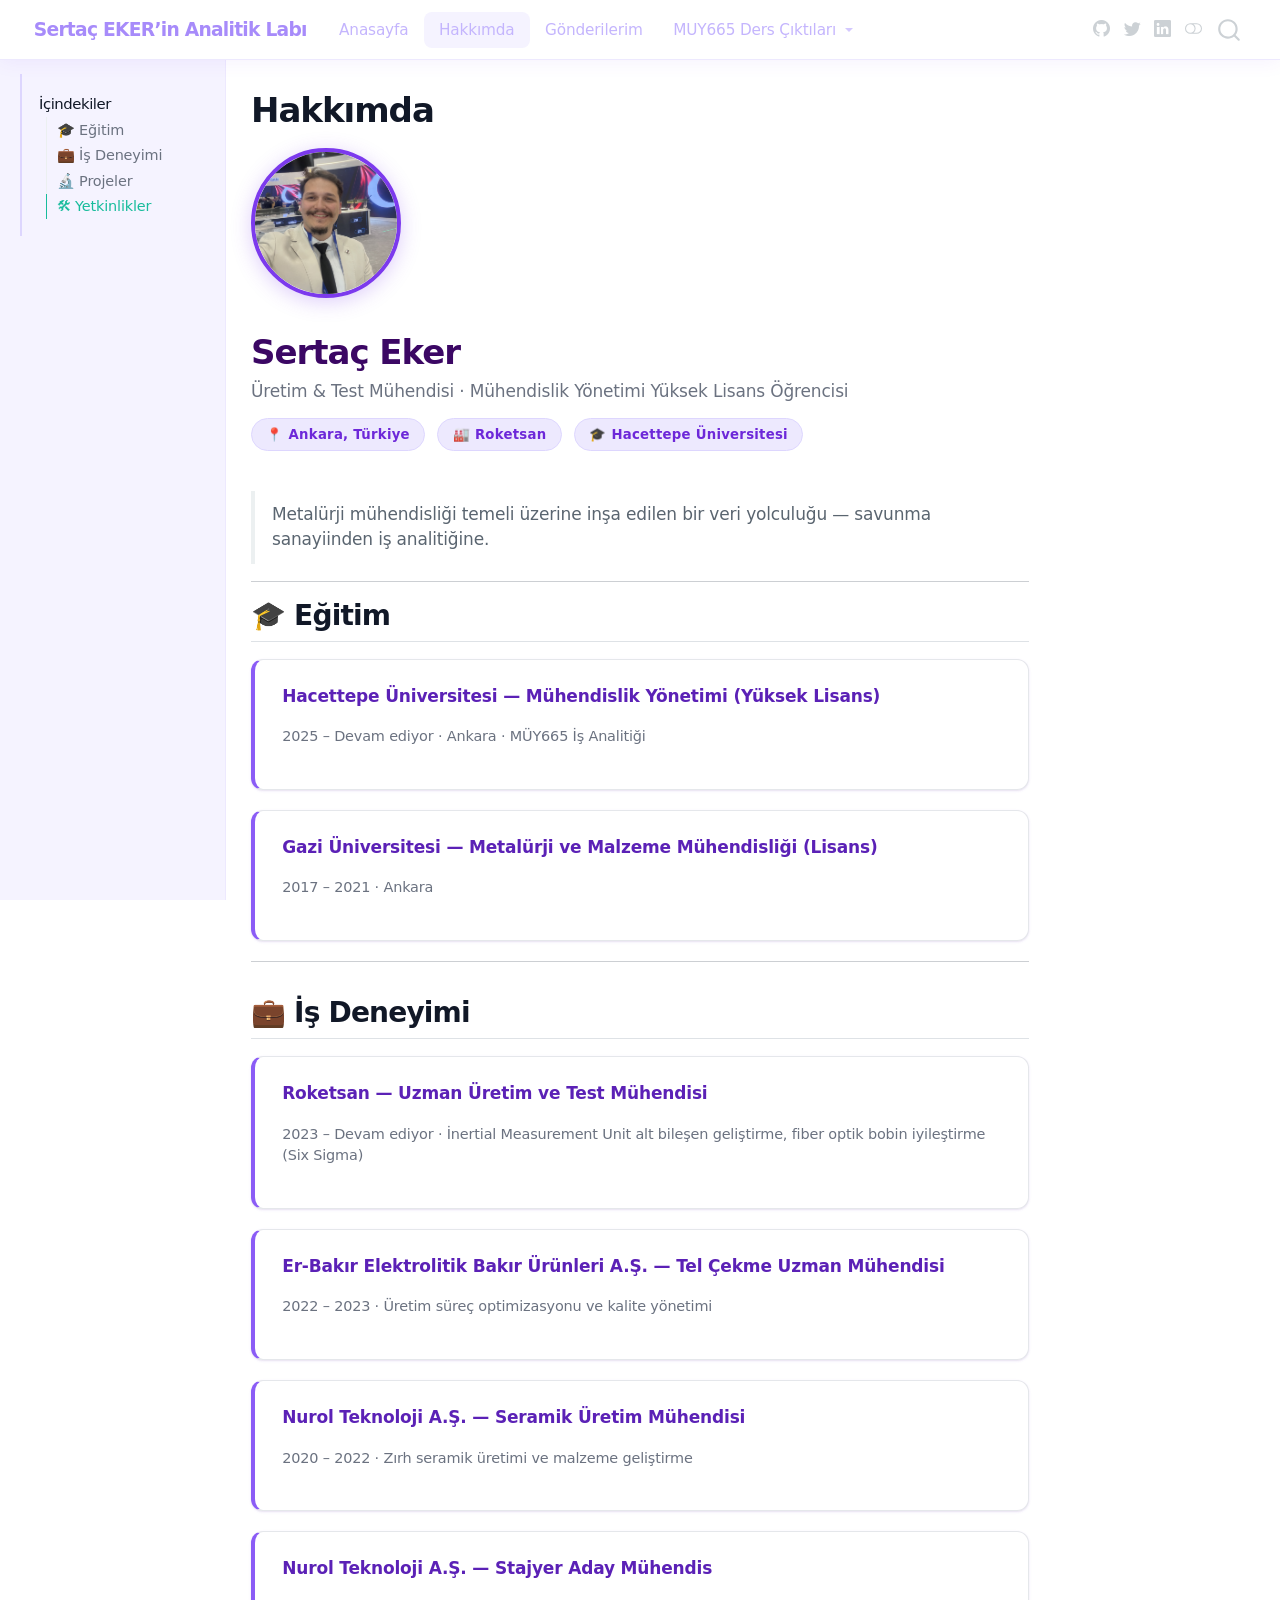
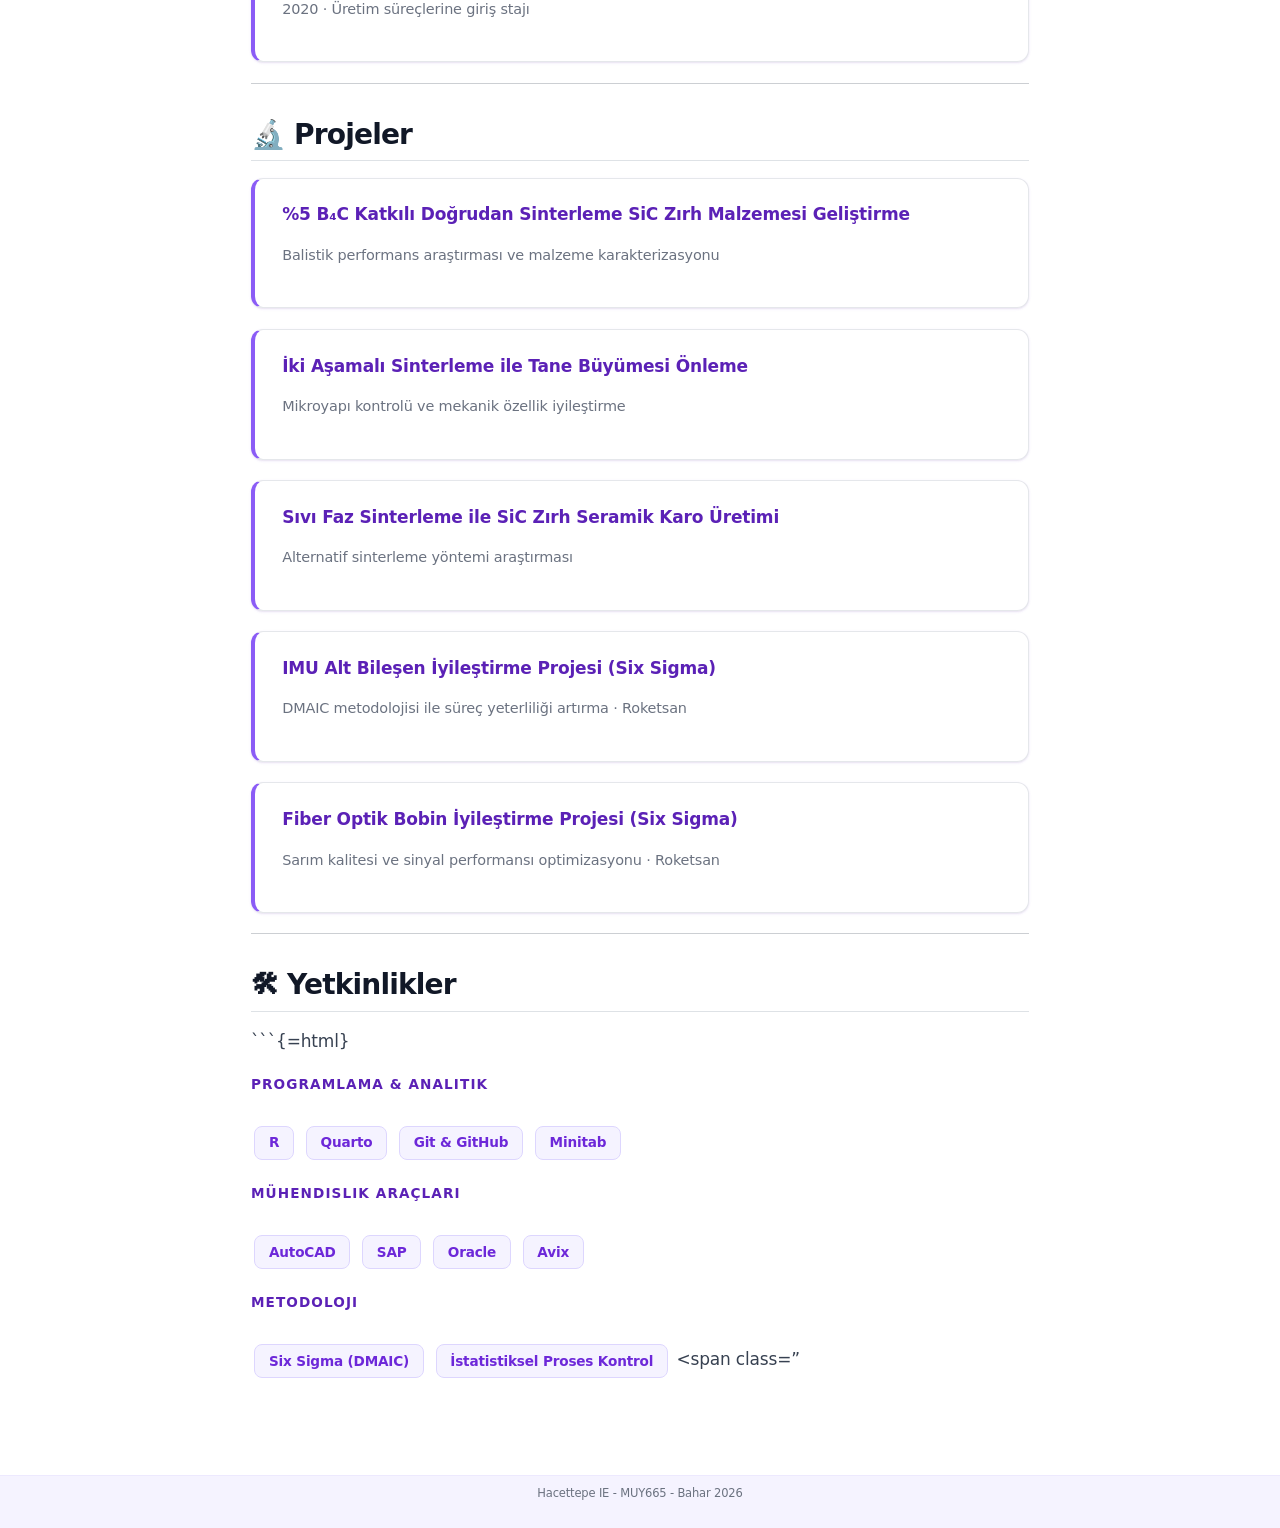
==== commit 93c71fe8: "desktop-tutorial submodule kaldirildi" ====
--- a/docs/about.html
+++ b/docs/about.html
@@ -458,6 +458,7 @@
 </section>
 <section id="yetkinlikler" class="level2">
 <h2 class="anchored" data-anchor-id="yetkinlikler">🛠 Yetkinlikler</h2>
+<p>```{=html}</p>
 <div style="margin: 1rem 0;">
 <p><strong style="color:#5b21b6; font-size:0.8rem; text-transform:uppercase; letter-spacing:.08em;"> Programlama &amp; Analitik </strong><br><br> <span class="skill-tag">R</span> <span class="skill-tag">Quarto</span> <span class="skill-tag">Git &amp; GitHub</span> <span class="skill-tag">Minitab</span></p>
 </div>
@@ -466,9 +467,9 @@
 </div>
 <div style="margin: 1rem 0;">
 <p><strong style="color:#5b21b6; font-size:0.8rem; text-transform:uppercase; letter-spacing:.08em;"> Metodoloji </strong><br><br> <span class="skill-tag">Six Sigma (DMAIC)</span> <span class="skill-tag">İstatistiksel Proses Kontrol</span> &lt;span class=”</p>
-
-
-</div>
+</div>
+
+
 </section>
 
 <a onclick="window.scrollTo(0, 0); return false;" role="button" id="quarto-back-to-top"><i class="bi bi-arrow-up"></i> Back to top</a></main> <!-- /main -->
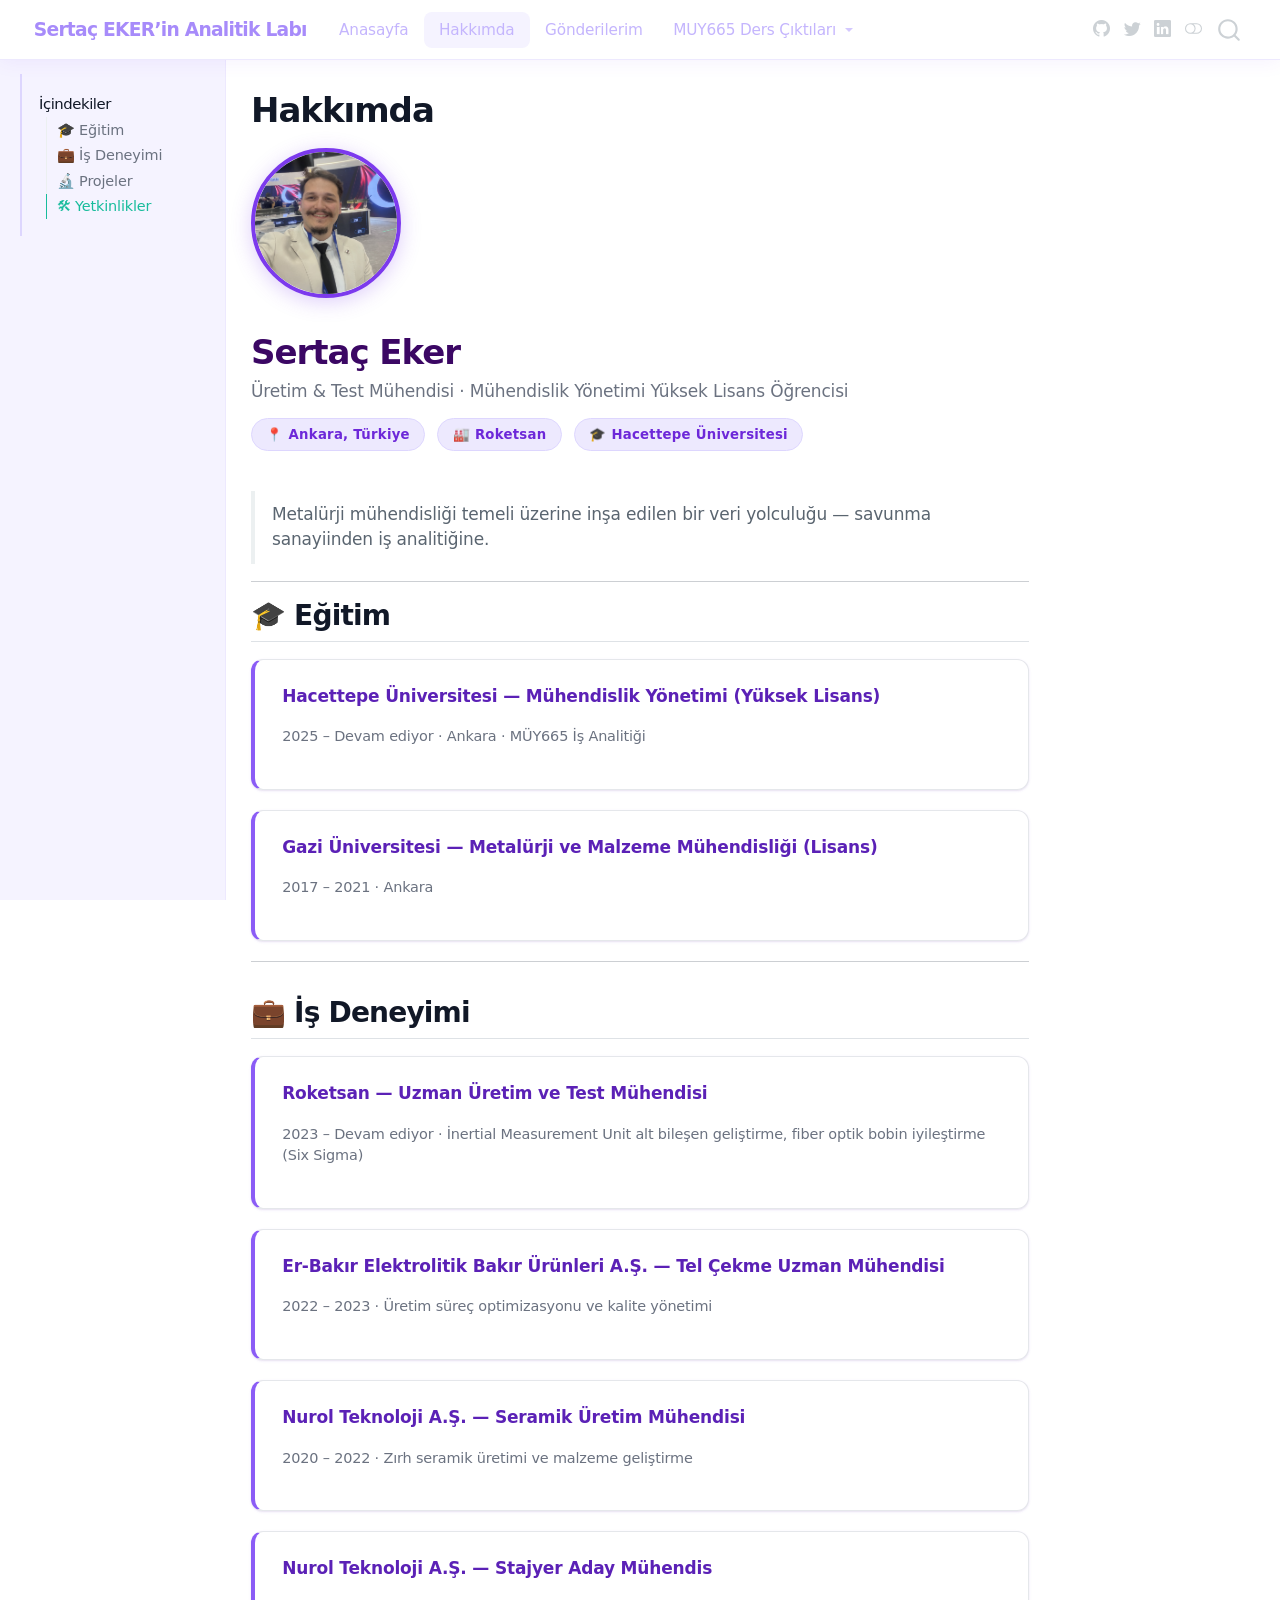
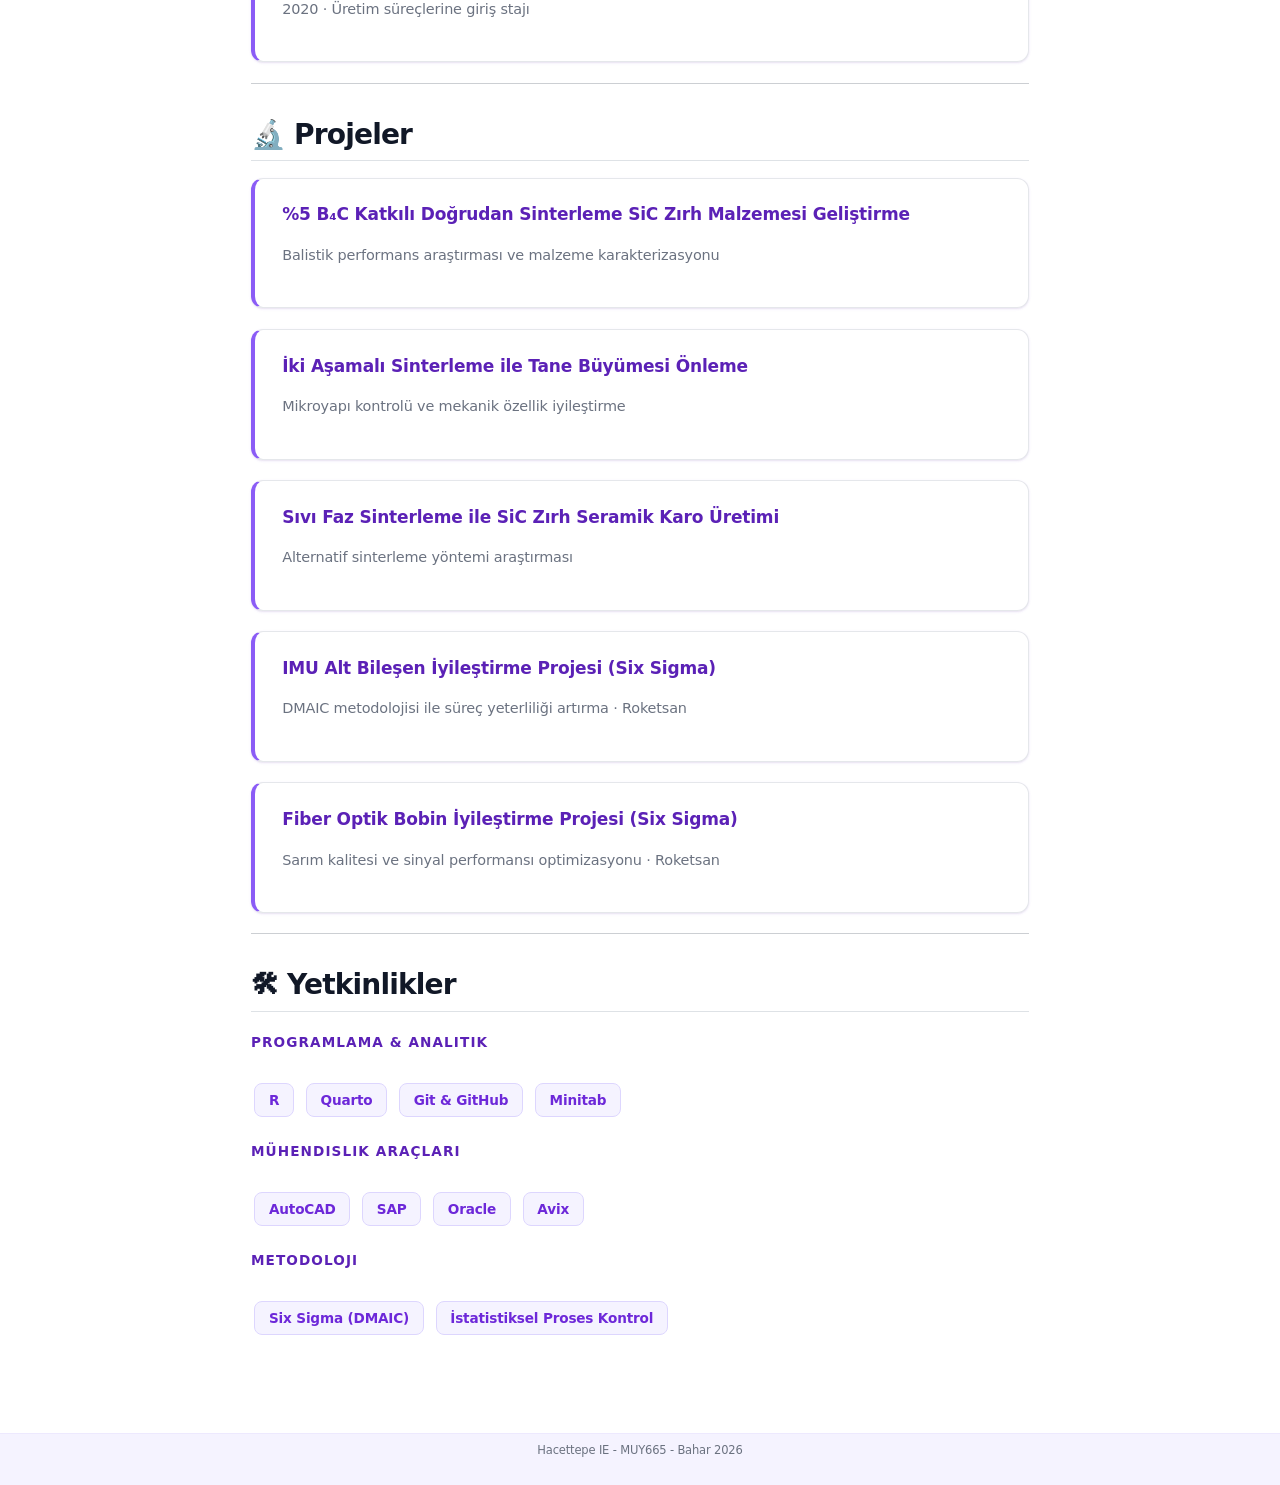
==== commit 96937971: "problem düzeltme" ====
--- a/docs/about.html
+++ b/docs/about.html
@@ -458,7 +458,6 @@
 </section>
 <section id="yetkinlikler" class="level2">
 <h2 class="anchored" data-anchor-id="yetkinlikler">🛠 Yetkinlikler</h2>
-<p>```{=html}</p>
 <div style="margin: 1rem 0;">
 <p><strong style="color:#5b21b6; font-size:0.8rem; text-transform:uppercase; letter-spacing:.08em;"> Programlama &amp; Analitik </strong><br><br> <span class="skill-tag">R</span> <span class="skill-tag">Quarto</span> <span class="skill-tag">Git &amp; GitHub</span> <span class="skill-tag">Minitab</span></p>
 </div>
@@ -466,7 +465,7 @@
 <p><strong style="color:#5b21b6; font-size:0.8rem; text-transform:uppercase; letter-spacing:.08em;"> Mühendislik Araçları </strong><br><br> <span class="skill-tag">AutoCAD</span> <span class="skill-tag">SAP</span> <span class="skill-tag">Oracle</span> <span class="skill-tag">Avix</span></p>
 </div>
 <div style="margin: 1rem 0;">
-<p><strong style="color:#5b21b6; font-size:0.8rem; text-transform:uppercase; letter-spacing:.08em;"> Metodoloji </strong><br><br> <span class="skill-tag">Six Sigma (DMAIC)</span> <span class="skill-tag">İstatistiksel Proses Kontrol</span> &lt;span class=”</p>
+<p><strong style="color:#5b21b6; font-size:0.8rem; text-transform:uppercase; letter-spacing:.08em;"> Metodoloji </strong><br><br> <span class="skill-tag">Six Sigma (DMAIC)</span> <span class="skill-tag">İstatistiksel Proses Kontrol</span></p>
 </div>
 
 
